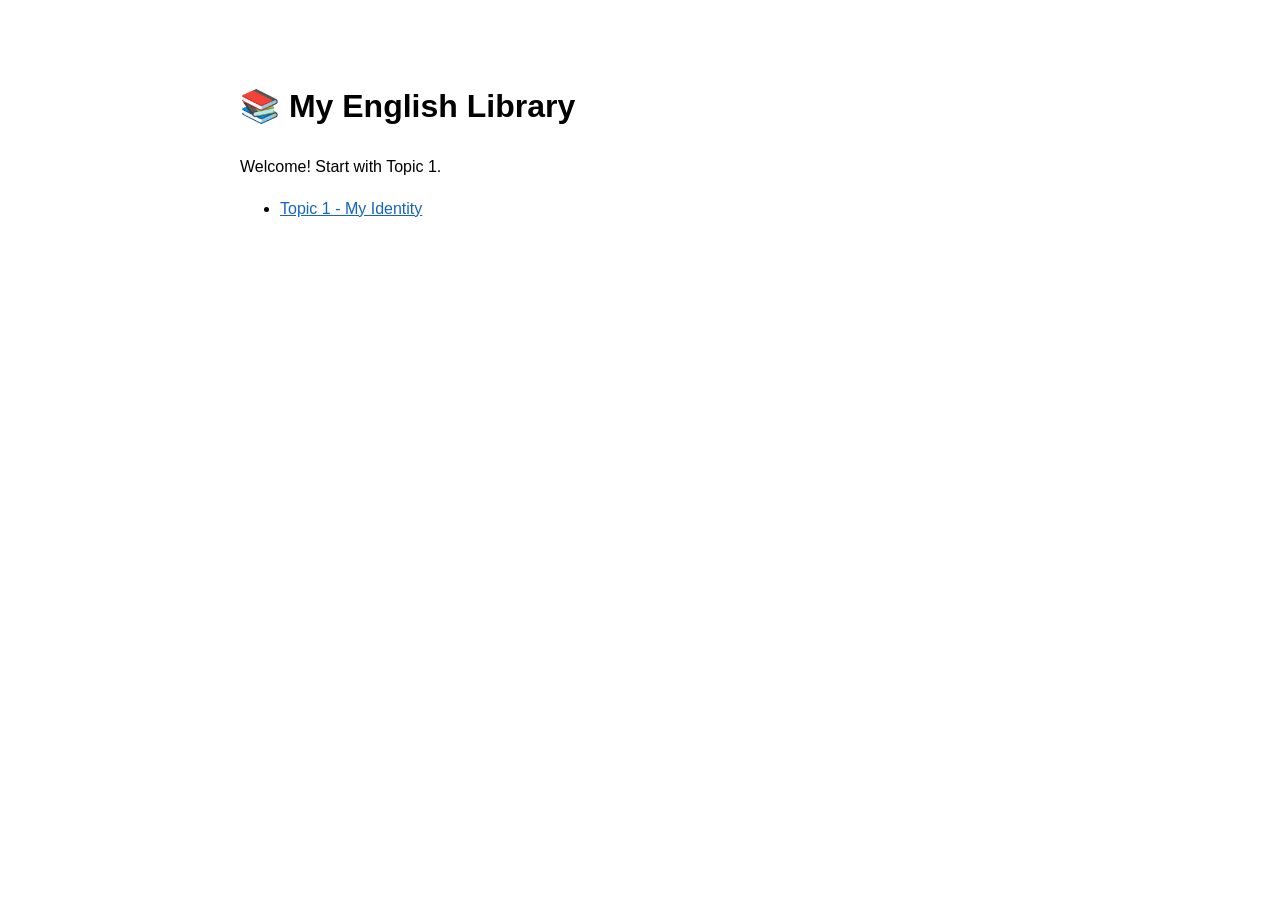
==== index.html @ 67975373 "Add files via upload" ====
<!doctype html><html><head><meta charset="utf-8"><title>My English Library</title>
<link rel="stylesheet" href="style.css"></head><body><h1>📚 My English Library</h1>
<p>Welcome! Start with Topic 1.</p>
<ul><li><a href="topics/topic1.html">Topic 1 - My Identity</a></li></ul>
</body></html>
---- style.css ----
body{font-family:Arial,sans-serif;max-width:800px;margin:40px auto;line-height:1.6;padding:20px}a{color:#1565c0}
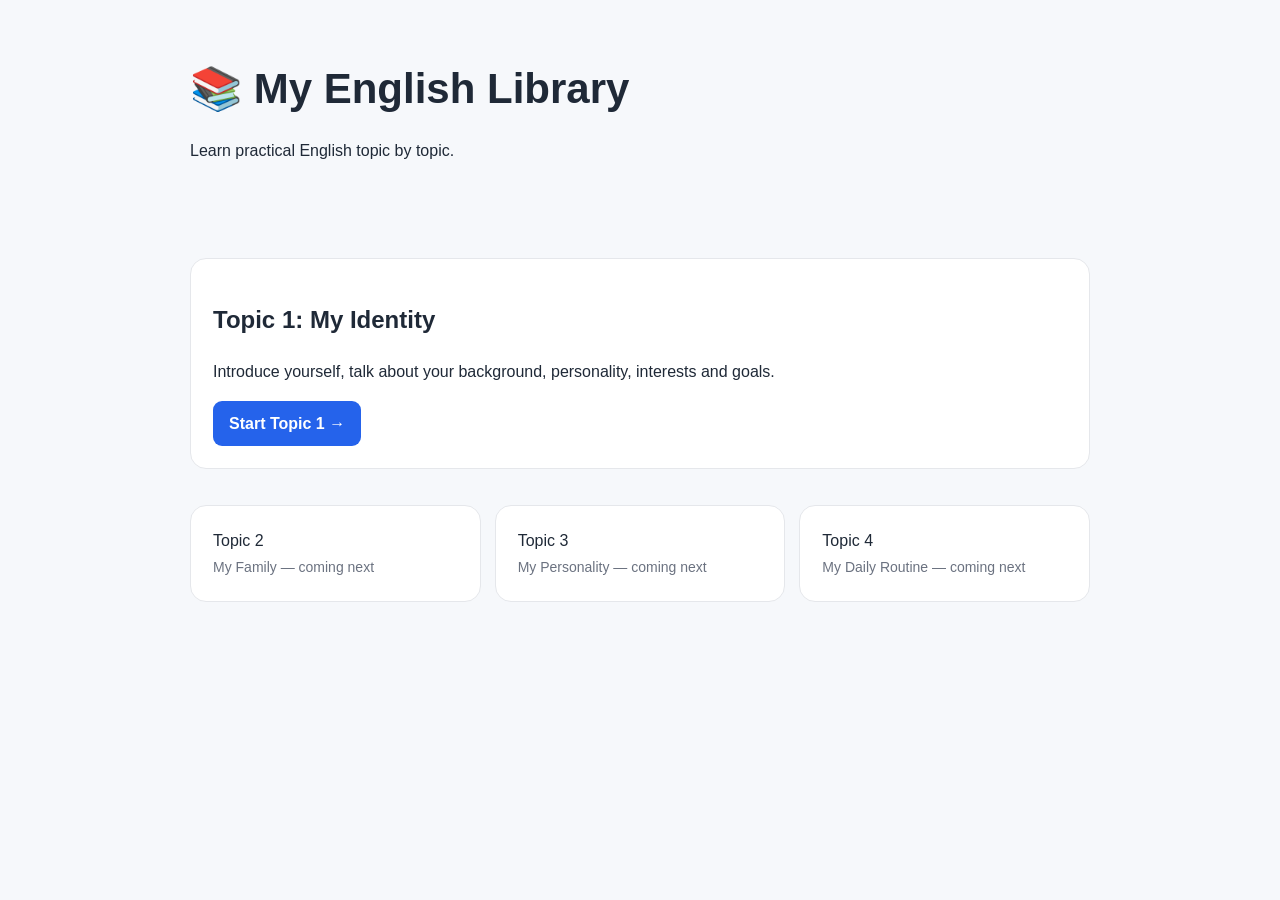
==== commit 22c99479: "Update Topic 1 website" ====
--- a/index.html
+++ b/index.html
@@ -1,5 +1 @@
-<!doctype html><html><head><meta charset="utf-8"><title>My English Library</title>
-<link rel="stylesheet" href="style.css"></head><body><h1>📚 My English Library</h1>
-<p>Welcome! Start with Topic 1.</p>
-<ul><li><a href="topics/topic1.html">Topic 1 - My Identity</a></li></ul>
-</body></html>+<!doctype html><html><head><meta charset="utf-8"><meta name="viewport" content="width=device-width,initial-scale=1"><title>My English Library</title><link rel="stylesheet" href="style.css"></head><body><header><h1>📚 My English Library</h1><p>Learn practical English topic by topic.</p></header><main><section class="card"><h2>Topic 1: My Identity</h2><p>Introduce yourself, talk about your background, personality, interests and goals.</p><a class="btn" href="topics/topic1.html">Start Topic 1 →</a></section><section class="grid"><div class="small">Topic 2<br><span>My Family — coming next</span></div><div class="small">Topic 3<br><span>My Personality — coming next</span></div><div class="small">Topic 4<br><span>My Daily Routine — coming next</span></div></section></main></body></html>
--- a/style.css
+++ b/style.css
@@ -1 +1 @@
-body{font-family:Arial,sans-serif;max-width:800px;margin:40px auto;line-height:1.6;padding:20px}a{color:#1565c0}+body{font-family:Arial,sans-serif;margin:0;background:#f6f8fb;color:#1f2937;line-height:1.6}header,main{max-width:900px;margin:auto;padding:30px 20px}header{padding-top:55px}h1{font-size:42px;margin:0 0 8px}.card,.small{background:white;border:1px solid #e5e7eb;border-radius:16px;padding:22px;margin:18px 0}.btn{display:inline-block;background:#2563eb;color:white;text-decoration:none;padding:10px 16px;border-radius:9px;font-weight:bold}.grid{display:grid;grid-template-columns:repeat(3,1fr);gap:14px}.small span{color:#6b7280;font-size:14px}table{width:100%;border-collapse:collapse}th,td{border-bottom:1px solid #e5e7eb;padding:9px;text-align:left;vertical-align:top}.section{background:white;border:1px solid #e5e7eb;border-radius:16px;padding:20px;margin:16px 0}.back{color:#2563eb;text-decoration:none;font-weight:bold}@media(max-width:700px){.grid{grid-template-columns:1fr}h1{font-size:34px}}
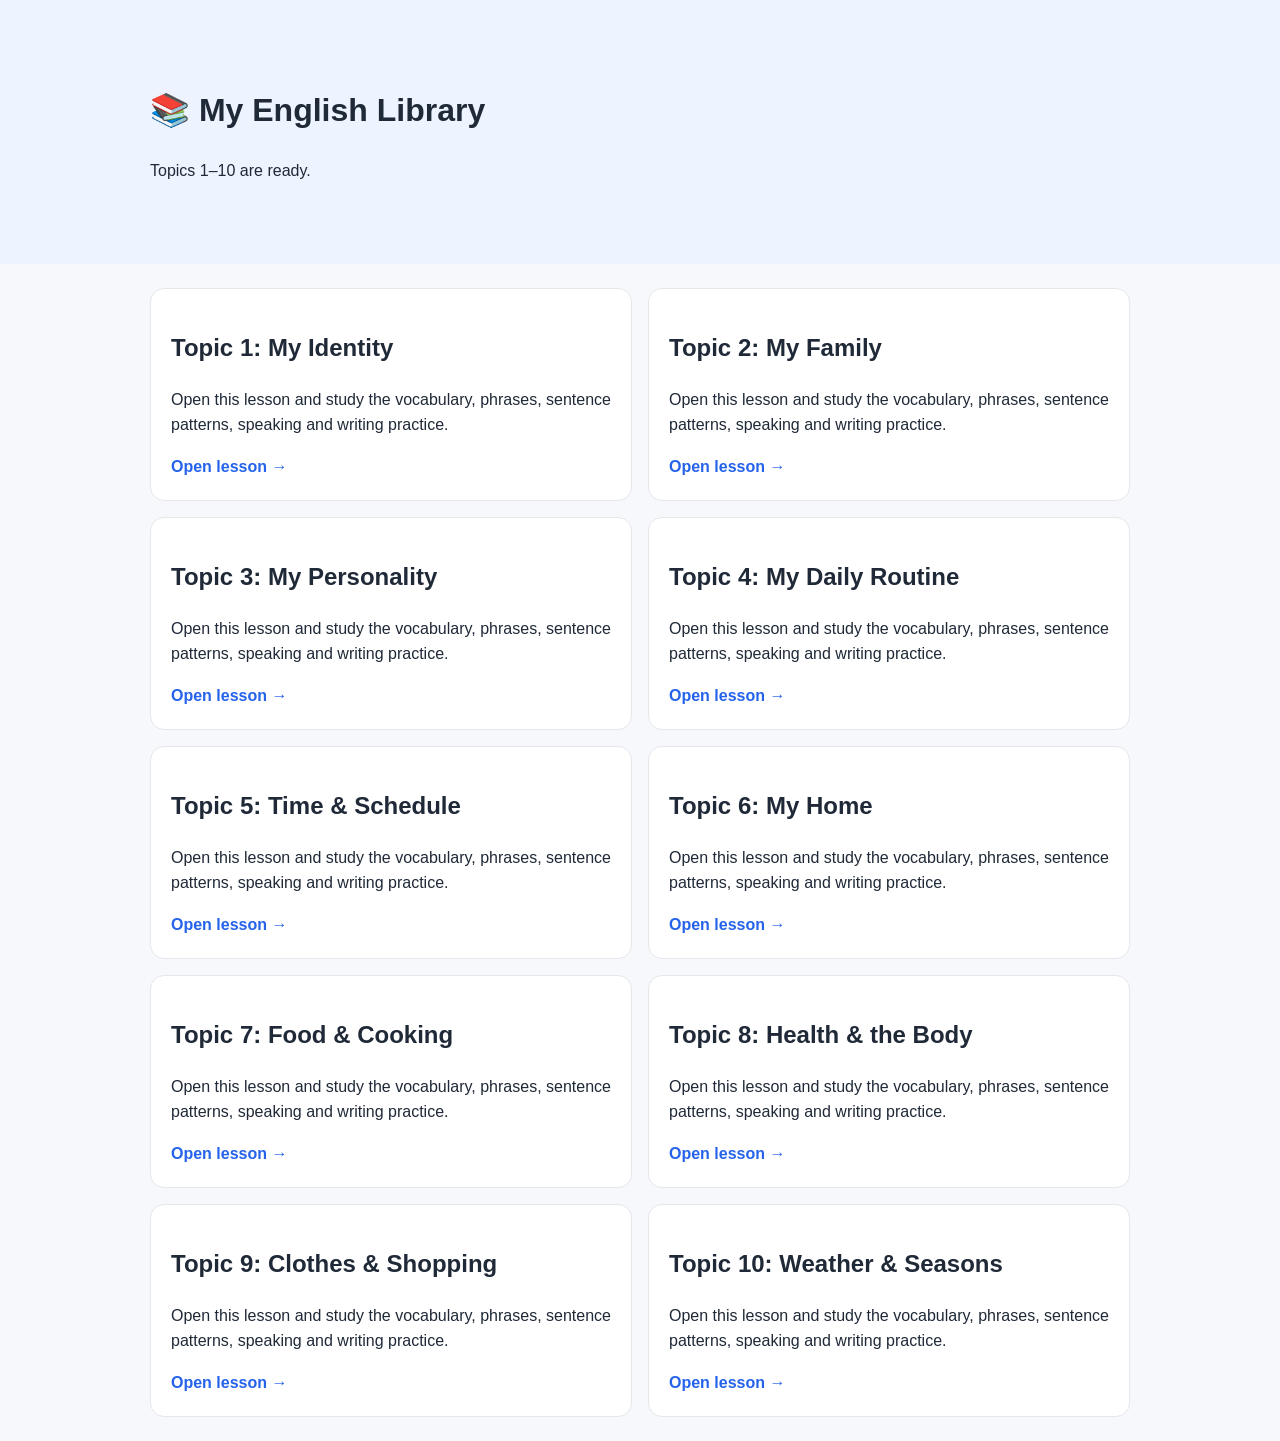
==== commit d533ec1c: "Topic 1-10 ebsite" ====
--- a/index.html
+++ b/index.html
@@ -1 +1 @@
-<!doctype html><html><head><meta charset="utf-8"><meta name="viewport" content="width=device-width,initial-scale=1"><title>My English Library</title><link rel="stylesheet" href="style.css"></head><body><header><h1>📚 My English Library</h1><p>Learn practical English topic by topic.</p></header><main><section class="card"><h2>Topic 1: My Identity</h2><p>Introduce yourself, talk about your background, personality, interests and goals.</p><a class="btn" href="topics/topic1.html">Start Topic 1 →</a></section><section class="grid"><div class="small">Topic 2<br><span>My Family — coming next</span></div><div class="small">Topic 3<br><span>My Personality — coming next</span></div><div class="small">Topic 4<br><span>My Daily Routine — coming next</span></div></section></main></body></html>+<!doctype html><html><head><meta charset="utf-8"><meta name="viewport" content="width=device-width,initial-scale=1"><title>My English Library</title><link rel="stylesheet" href="style.css"></head><body><header class="hero"><div class="wrap"><h1>📚 My English Library</h1><p>Topics 1–10 are ready.</p></div></header><main class="wrap"><div class="grid"><a class="card" href="topics/topic1.html"><h2>Topic 1: My Identity</h2><p>Open this lesson and study the vocabulary, phrases, sentence patterns, speaking and writing practice.</p><span class="btn">Open lesson →</span></a><a class="card" href="topics/topic2.html"><h2>Topic 2: My Family</h2><p>Open this lesson and study the vocabulary, phrases, sentence patterns, speaking and writing practice.</p><span class="btn">Open lesson →</span></a><a class="card" href="topics/topic3.html"><h2>Topic 3: My Personality</h2><p>Open this lesson and study the vocabulary, phrases, sentence patterns, speaking and writing practice.</p><span class="btn">Open lesson →</span></a><a class="card" href="topics/topic4.html"><h2>Topic 4: My Daily Routine</h2><p>Open this lesson and study the vocabulary, phrases, sentence patterns, speaking and writing practice.</p><span class="btn">Open lesson →</span></a><a class="card" href="topics/topic5.html"><h2>Topic 5: Time &amp; Schedule</h2><p>Open this lesson and study the vocabulary, phrases, sentence patterns, speaking and writing practice.</p><span class="btn">Open lesson →</span></a><a class="card" href="topics/topic6.html"><h2>Topic 6: My Home</h2><p>Open this lesson and study the vocabulary, phrases, sentence patterns, speaking and writing practice.</p><span class="btn">Open lesson →</span></a><a class="card" href="topics/topic7.html"><h2>Topic 7: Food &amp; Cooking</h2><p>Open this lesson and study the vocabulary, phrases, sentence patterns, speaking and writing practice.</p><span class="btn">Open lesson →</span></a><a class="card" href="topics/topic8.html"><h2>Topic 8: Health &amp; the Body</h2><p>Open this lesson and study the vocabulary, phrases, sentence patterns, speaking and writing practice.</p><span class="btn">Open lesson →</span></a><a class="card" href="topics/topic9.html"><h2>Topic 9: Clothes &amp; Shopping</h2><p>Open this lesson and study the vocabulary, phrases, sentence patterns, speaking and writing practice.</p><span class="btn">Open lesson →</span></a><a class="card" href="topics/topic10.html"><h2>Topic 10: Weather &amp; Seasons</h2><p>Open this lesson and study the vocabulary, phrases, sentence patterns, speaking and writing practice.</p><span class="btn">Open lesson →</span></a></div></main></body></html>
--- a/style.css
+++ b/style.css
@@ -1 +1 @@
-body{font-family:Arial,sans-serif;margin:0;background:#f6f8fb;color:#1f2937;line-height:1.6}header,main{max-width:900px;margin:auto;padding:30px 20px}header{padding-top:55px}h1{font-size:42px;margin:0 0 8px}.card,.small{background:white;border:1px solid #e5e7eb;border-radius:16px;padding:22px;margin:18px 0}.btn{display:inline-block;background:#2563eb;color:white;text-decoration:none;padding:10px 16px;border-radius:9px;font-weight:bold}.grid{display:grid;grid-template-columns:repeat(3,1fr);gap:14px}.small span{color:#6b7280;font-size:14px}table{width:100%;border-collapse:collapse}th,td{border-bottom:1px solid #e5e7eb;padding:9px;text-align:left;vertical-align:top}.section{background:white;border:1px solid #e5e7eb;border-radius:16px;padding:20px;margin:16px 0}.back{color:#2563eb;text-decoration:none;font-weight:bold}@media(max-width:700px){.grid{grid-template-columns:1fr}h1{font-size:34px}}+body{font-family:Arial,sans-serif;margin:0;background:#f6f8fb;color:#1f2937;line-height:1.6}.wrap{max-width:980px;margin:auto;padding:24px}.hero{background:#eef4ff;padding:40px 0}.grid{display:grid;grid-template-columns:repeat(2,1fr);gap:16px}.card,.section{background:#fff;border:1px solid #e5e7eb;border-radius:14px;padding:20px}.card{text-decoration:none;color:inherit}.btn,.back{color:#2563eb;font-weight:700;text-decoration:none}.pill{display:inline-block;background:#eaf0ff;padding:6px 9px;border-radius:999px;margin:4px}table{width:100%;border-collapse:collapse}th,td{border-bottom:1px solid #e5e7eb;padding:8px;text-align:left}@media(max-width:700px){.grid{grid-template-columns:1fr}}
